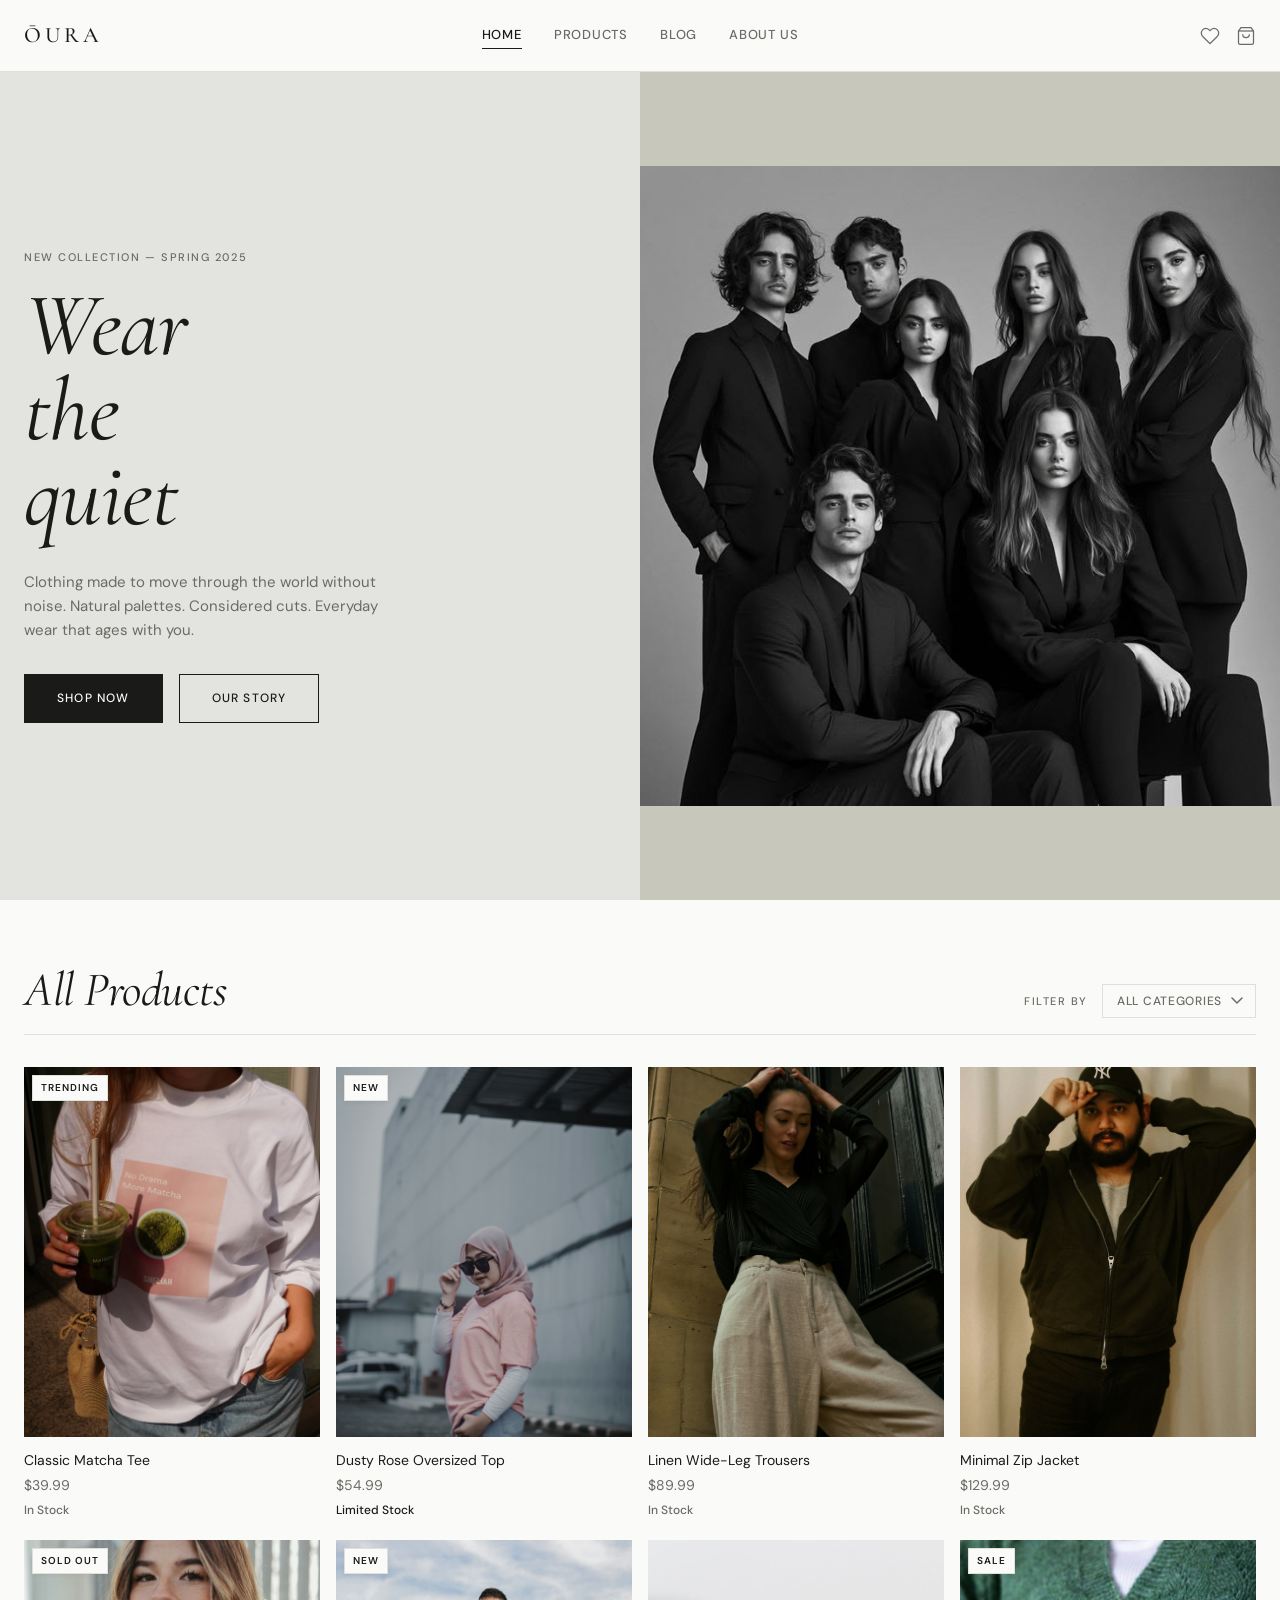
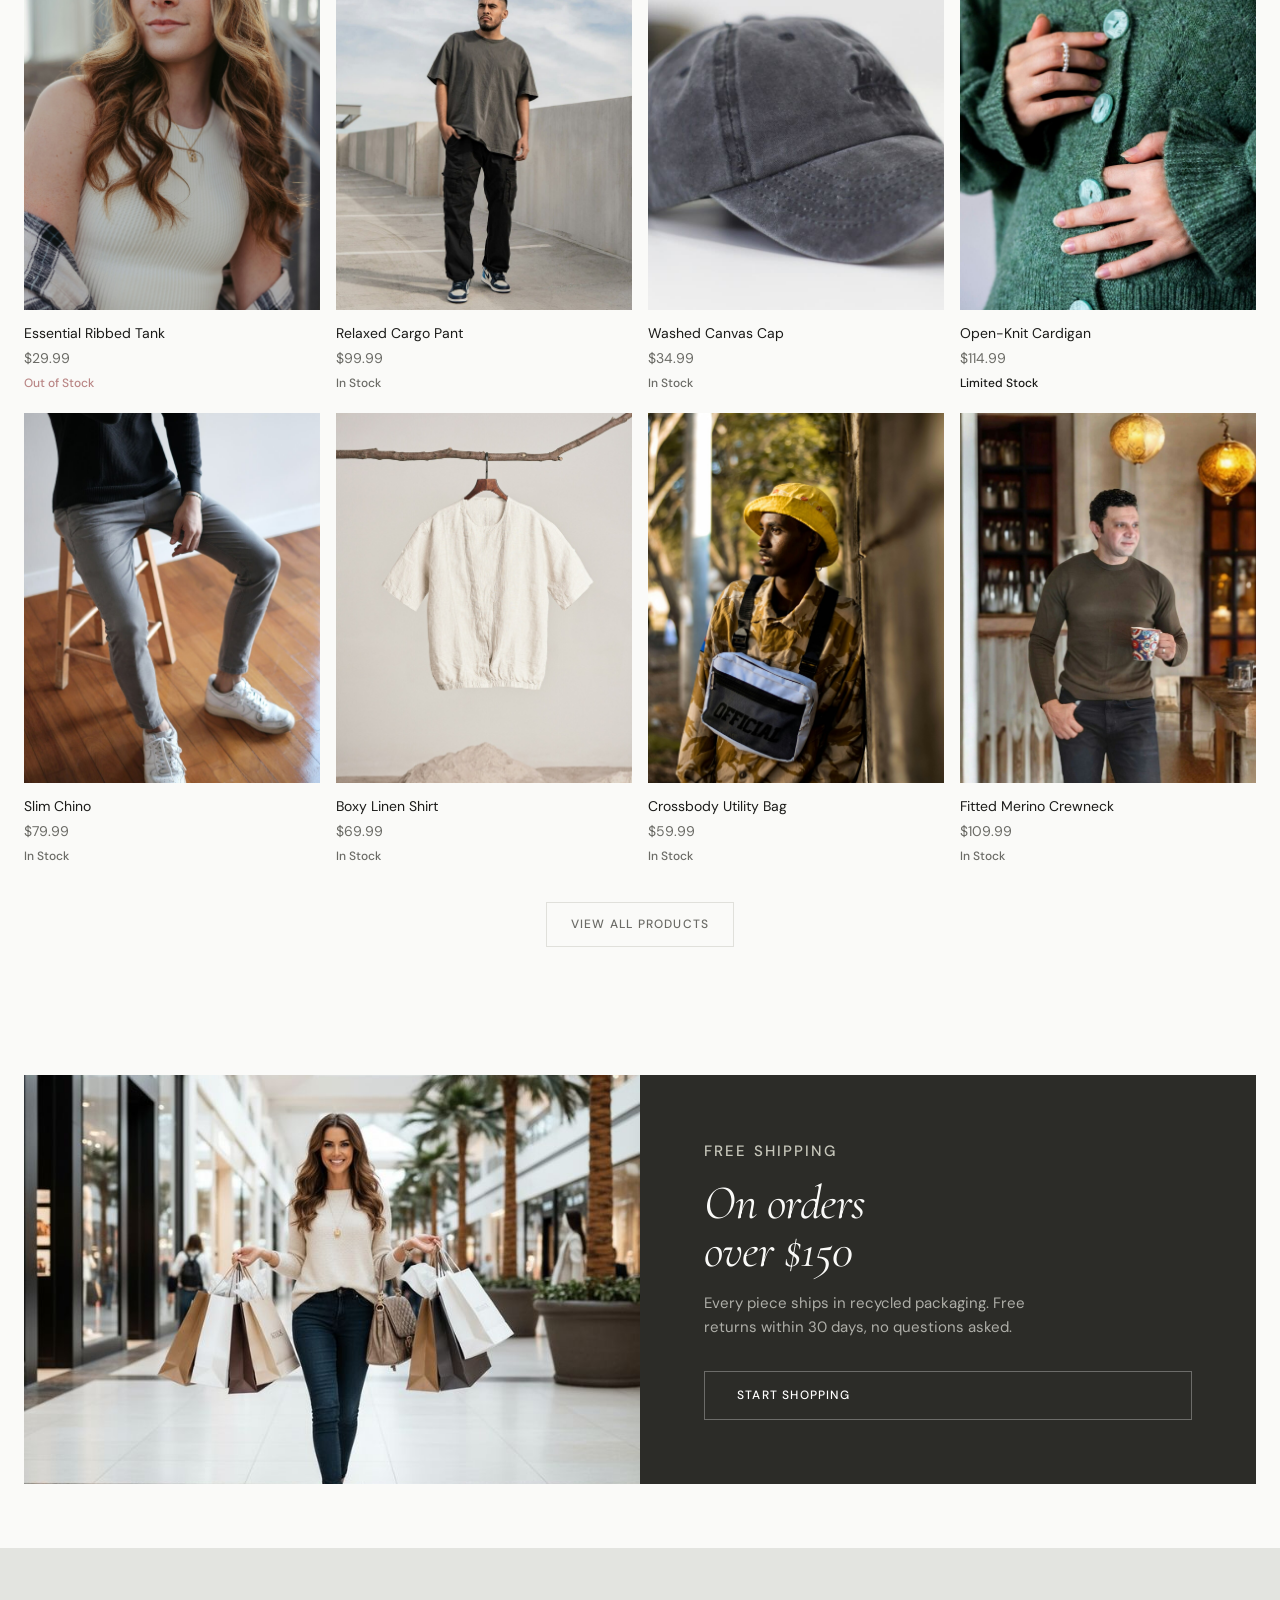
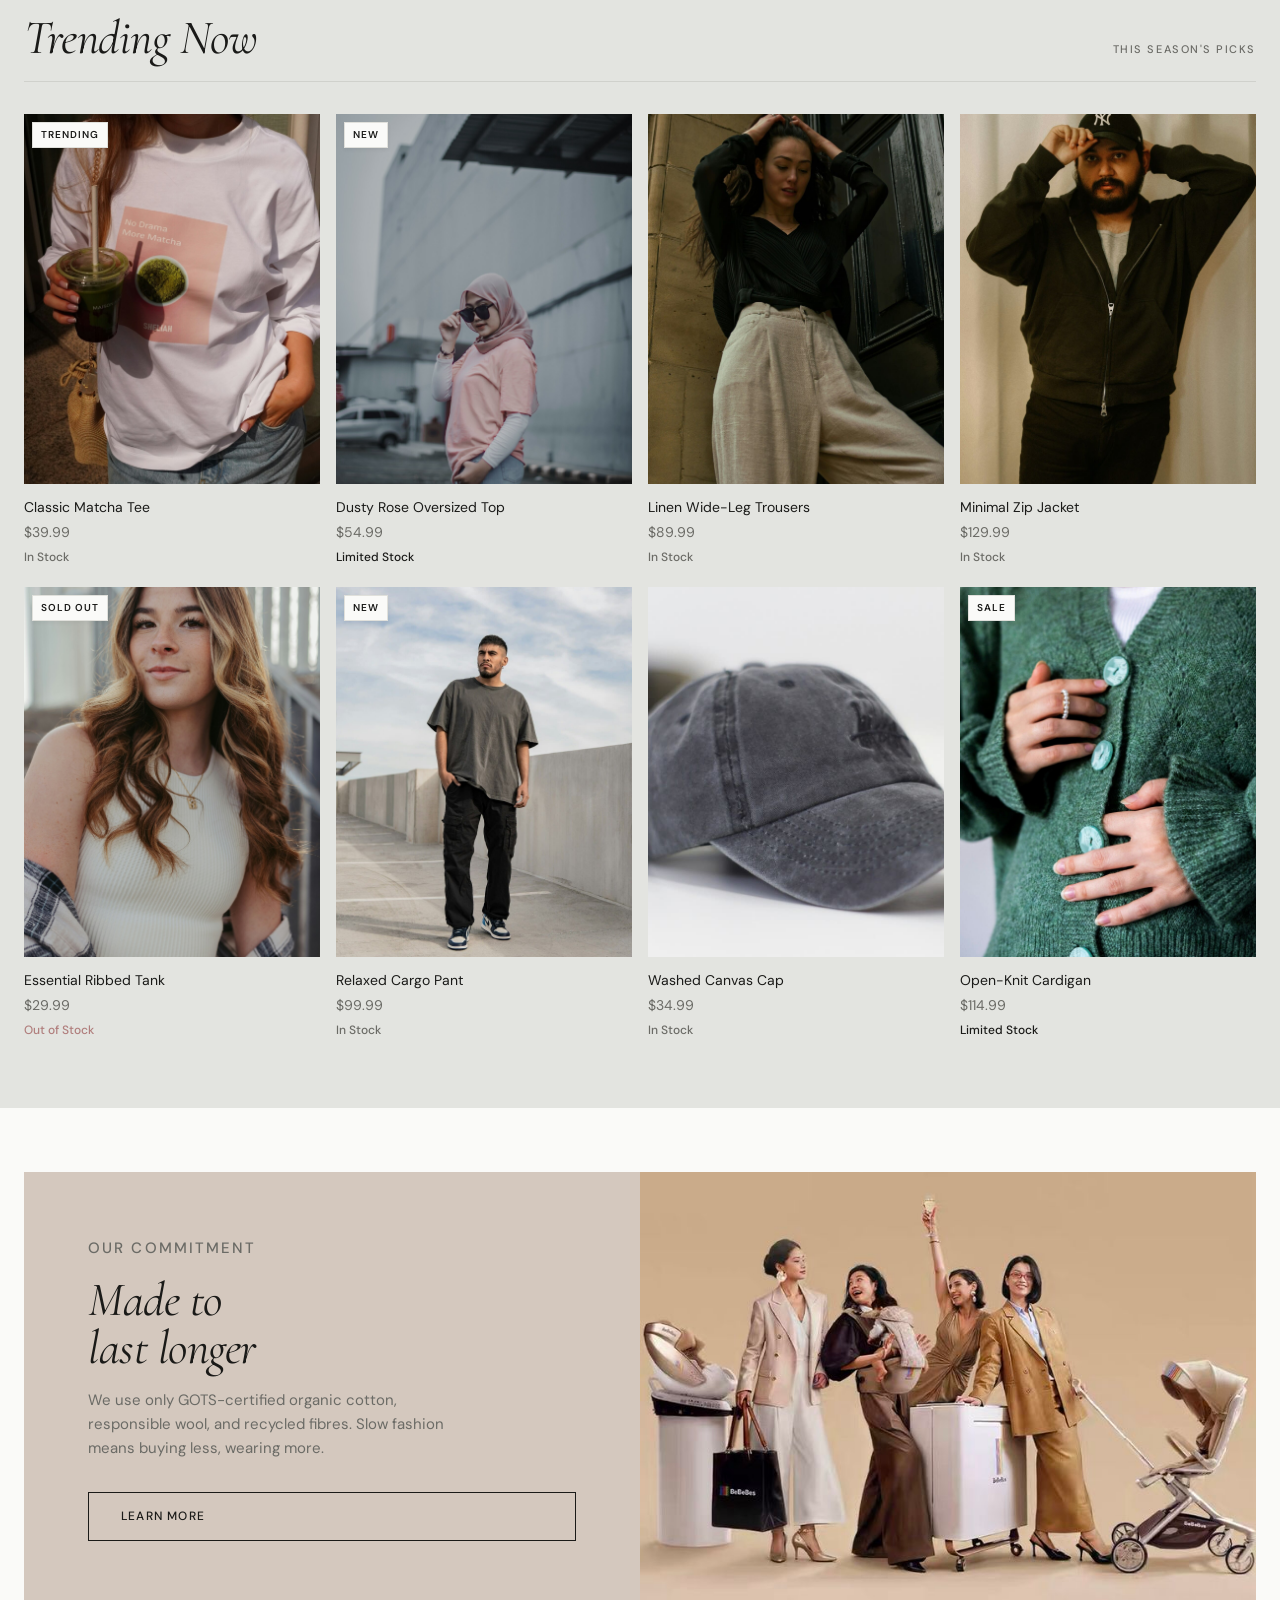
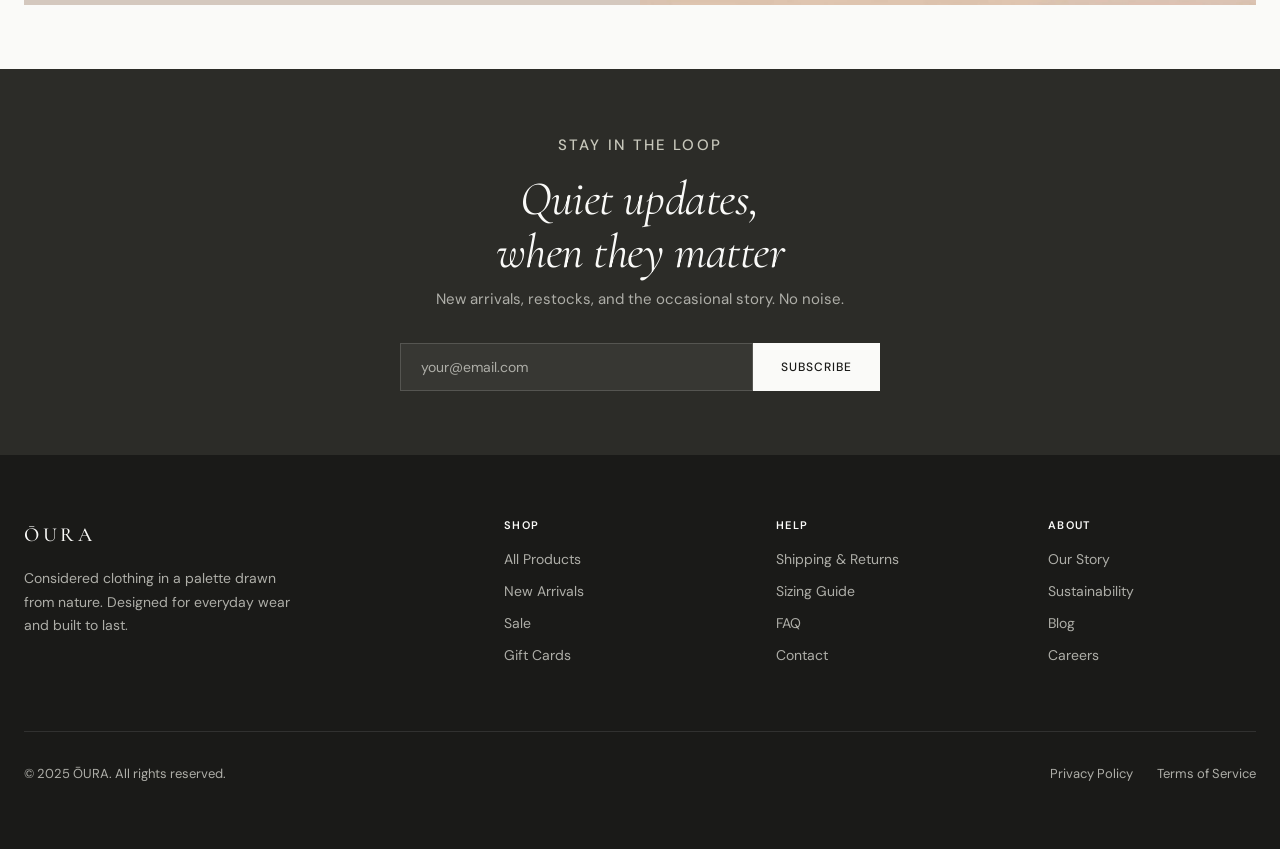
==== index.html @ d20ecef7 "Add files via upload" ====
<!DOCTYPE html>
<html lang="en">
<head>
  <meta charset="UTF-8" />
  <meta name="viewport" content="width=device-width, initial-scale=1.0" />
  <title>ŌURA — Considered Clothing</title>
  <meta name="description" content="Minimal, considered clothing in a palette drawn from nature. ŌURA." />

  <!-- Google Fonts: Cormorant Garamond (display) + DM Sans (body) -->
  <link rel="preconnect" href="https://fonts.googleapis.com" />
  <link rel="preconnect" href="https://fonts.gstatic.com" crossorigin />
  <link href="https://fonts.googleapis.com/css2?family=Cormorant+Garamond:ital,wght@0,400;0,500;1,400;1,500&family=DM+Sans:wght@300;400;500&display=swap" rel="stylesheet" />

  <link rel="stylesheet" href="css/style.css" />
</head>
<body>

  <!-- ═══════════════════════════════════════════
       HEADER
  ════════════════════════════════════════════ -->
  <header class="site-header" role="banner">
    <div class="container header-inner">

      <!-- Logo -->
      <a href="index.html" class="site-logo" aria-label="ŌURA — Home">ŌURA</a>

      <!-- Primary Navigation -->
      <nav class="site-nav" aria-label="Primary navigation">
        <a class="active" href="index.html">Home</a>
        <a href="products.html">Products</a>
        <a href="blog.html">Blog</a>
        <a href="about.html">About Us</a>
      </nav>

      <!-- Header Actions -->
      <div class="header-actions">
        <button class="mobile-menu-toggle" aria-label="Toggle menu">
          <svg viewBox="0 0 24 24"><path d="M4 6h16M4 12h16M4 18h16" stroke-linecap="round"/></svg>
        </button>
        <a href="wishlist.html" class="cart-btn" aria-label="Wishlist">
          <svg viewBox="0 0 24 24" fill="none" stroke="currentColor"><path d="M20.84 4.61a5.5 5.5 0 00-7.78 0L12 5.67l-1.06-1.06a5.5 5.5 0 00-7.78 7.78l1.06 1.06L12 21.23l7.78-7.78 1.06-1.06a5.5 5.5 0 000-7.78z"/></svg>
        </a>
        <a href="cart.html" class="cart-btn" aria-label="Shopping cart">
          <!-- Cart icon -->
          <svg viewBox="0 0 24 24" xmlns="http://www.w3.org/2000/svg" aria-hidden="true">
            <path d="M6 2L3 6v14a2 2 0 002 2h14a2 2 0 002-2V6l-3-4z"/>
            <line x1="3" y1="6" x2="21" y2="6"/>
            <path d="M16 10a4 4 0 01-8 0"/>
          </svg>
          <span class="cart-count" aria-label="items in cart">0</span>
        </a>
      </div>

    </div>
  </header>


  <main>

    <!-- ═══════════════════════════════════════════
         HERO SECTION
    ════════════════════════════════════════════ -->
    <section class="hero" aria-label="Hero">

      <!-- Text side -->
      <div class="container hero__text">
        <p class="label hero__eyebrow ">New Collection — Spring 2025</p>
        <h1 class="hero__heading">Wear<br/>the<br/><em>quiet</em></h1>
        <p class="hero__sub">
          Clothing made to move through the world without noise.
          Natural palettes. Considered cuts. Everyday wear that ages with you.
        </p>
        <div class="hero__actions">
          <a href="products.html" class="btn btn--primary">Shop Now</a>
          <a href="#" class="btn btn--outline">Our Story</a>
        </div>
      </div>

      <!-- Image side (placeholder) -->
      <div class="hero__image" aria-hidden="true">
        <div class="hero__image-placeholder"><img src="images/coverimg/cover2.jpg" alt=""></div>
      </div>

    </section>


    <!-- ═══════════════════════════════════════════
         ALL PRODUCTS SECTION
    ════════════════════════════════════════════ -->
    <section id="all-products" class="section" aria-labelledby="all-products-heading">
      <div class="container">

        <div class="section-header">
          <h2 id="all-products-heading">All Products</h2>

          <!-- Category Filter Dropdown -->
          <div>
            <label for="category-filter" class="label" style="margin-right:1rem;">Filter by</label>
            <select id="category-filter" class="filter-select" aria-label="Filter by category">
              <option value="all">All Categories</option>
              <!-- Options populated dynamically by main.js -->
            </select>
          </div>
        </div>

        <!-- Product Grid — rendered by main.js -->
        <div
          id="all-products-grid"
          class="product-grid"
          aria-live="polite"
          aria-label="Products"
        >
          <!-- Cards injected here -->
        </div>

        <!-- View All -->
        <div class="view-all-row">
          <a href="products.html" class="btn btn--ghost">View All Products</a>
        </div>

      </div>
    </section>


    <!-- ═══════════════════════════════════════════
         PROMOTIONAL BANNER 1
    ════════════════════════════════════════════ -->
    <section class="promo-banner" aria-label="Promotion">
      <div class="container">
        <div class="promo-banner__inner">
          <div class="promo-banner__image" aria-hidden="true">
            <img src="images/coverimg/cover3.jpg" alt="">
          </div>
          <div class="promo-banner__content">
            <p class="label">Free Shipping</p>
            <h2>On orders<br/>over $150</h2>
            <p>
              Every piece ships in recycled packaging.
              Free returns within 30 days, no questions asked.
            </p>
            <a href="#all-products" class="btn btn--outline" style="border-color:rgba(255,255,255,0.3);color:#fff;">
              Start Shopping
            </a>
          </div>
        </div>
      </div>
    </section>


    <!-- ═══════════════════════════════════════════
         TRENDING PRODUCTS SECTION
    ════════════════════════════════════════════ -->
    <section class="trending-section" aria-labelledby="trending-heading">
      <div class="container">

        <div class="section-header">
          <h2 id="trending-heading">Trending Now</h2>
          <span class="label">This season's picks</span>
        </div>

        <!-- Trending Grid — rendered by main.js from trending:true products -->
        <div
          id="trending-grid"
          class="product-grid"
          aria-live="polite"
          aria-label="Trending products"
        >
          <!-- Cards injected here -->
        </div>

      </div>
    </section>


    <!-- ═══════════════════════════════════════════
         PROMOTIONAL BANNER 2
    ════════════════════════════════════════════ -->
    <section class="promo-banner promo-banner--alt" aria-label="Promotion">
      <div class="container">
        <div class="promo-banner__inner">
          <div class="promo-banner__image" aria-hidden="true">
            <img src="images/coverimg/cover4.jpg" alt="">
          </div>
          <div class="promo-banner__content">
            <p class="label">Our Commitment</p>
            <h2>Made to<br/>last longer</h2>
            <p>
              We use only GOTS-certified organic cotton, responsible wool,
              and recycled fibres. Slow fashion means buying less, wearing more.
            </p>
            <a href="#" class="btn btn--outline">Learn More</a>
          </div>
        </div>
      </div>
    </section>


    <!-- ═══════════════════════════════════════════
         NEWSLETTER
    ════════════════════════════════════════════ -->
    <section class="newsletter" aria-labelledby="newsletter-heading">
      <div class="container">
        <p class="label" style="color:var(--matcha);margin-bottom:var(--space-md);">Stay in the loop</p>
        <h2 id="newsletter-heading">Quiet updates,<br/>when they matter</h2>
        <p>New arrivals, restocks, and the occasional story. No noise.</p>

        <form id="newsletter-form" class="newsletter__form" novalidate>
          <label for="newsletter-email" class="sr-only">Email address</label>
          <input
            id="newsletter-email"
            type="email"
            class="newsletter__input"
            placeholder="your@email.com"
            required
            aria-required="true"
          />
          <button type="submit" class="newsletter__btn">Subscribe</button>
        </form>
      </div>
    </section>

  </main>


  <!-- ═══════════════════════════════════════════
       FOOTER
  ════════════════════════════════════════════ -->
  <footer class="site-footer" role="contentinfo">
    <div class="container">
      <div class="footer-inner">

        <!-- Brand column -->
        <div class="footer-brand">
          <a href="index.html" class="site-logo">ŌURA</a>
          <p>Considered clothing in a palette drawn from nature. Designed for everyday wear and built to last.</p>
        </div>

        <!-- Shop links -->
        <div class="footer-col">
          <h4>Shop</h4>
          <ul>
            <li><a href="#all-products">All Products</a></li>
            <li><a href="#">New Arrivals</a></li>
            <li><a href="#">Sale</a></li>
            <li><a href="#">Gift Cards</a></li>
          </ul>
        </div>

        <!-- Help links -->
        <div class="footer-col">
          <h4>Help</h4>
          <ul>
            <li><a href="#">Shipping & Returns</a></li>
            <li><a href="#">Sizing Guide</a></li>
            <li><a href="#">FAQ</a></li>
            <li><a href="#">Contact</a></li>
          </ul>
        </div>

        <!-- About links -->
        <div class="footer-col">
          <h4>About</h4>
          <ul>
            <li><a href="#">Our Story</a></li>
            <li><a href="#">Sustainability</a></li>
            <li><a href="blog.html">Blog</a></li>
            <li><a href="#">Careers</a></li>
          </ul>
        </div>

      </div>

      <!-- Footer bottom bar -->
      <div class="footer-bottom">
        <p>&copy; 2025 ŌURA. All rights reserved.</p>
        <div style="display:flex;gap:2.4rem">
          <a href="#">Privacy Policy</a>
          <a href="#">Terms of Service</a>
        </div>
      </div>

    </div>
  </footer>

  <!-- Screen-reader utility class (inline, no extra file needed) -->
  <style>.sr-only{position:absolute;width:1px;height:1px;padding:0;margin:-1px;overflow:hidden;clip:rect(0,0,0,0);border:0}</style>

  <!-- Application script -->
  <script type="module" src="js/main.js"></script>
</body>
</html>
---- css/style.css ----
/* ═══════════════════════════════════════════════════════════════════════════
   /css/style.css  —  ŌURA Clothing Brand
   ───────────────────────────────────────────────────────────────────────────
   Table of Contents:
   1 - 17. (Existing Styles Intact)
   18. NEW FEATURES (Mobile Nav, Search/Sort, Badges, Blog, About, Checkout)
   ═══════════════════════════════════════════════════════════════════════════ */

/* ─── 1. CSS CUSTOM PROPERTIES ──────────────────────────────────────────── */
:root {
  --matcha:      #C7C7BB;
  --matcha-dark: #AFAFAA;
  --rose:        #D4C8BE;
  --rose-dark:   #C2B5AA;
  --linen:       #E3E4E0;
  --linen-dark:  #D0D1CC;
  --black:       #1A1A18;
  --charcoal:    #2C2C28;
  --mid-grey:    #6B6B66;
  --light-grey:  #AEAEA8;
  --rule:        #E0E0DB;
  --white:       #FAFAF8;
  --font-display: 'Cormorant Garamond', Georgia, serif;
  --font-body:    'DM Sans', 'Helvetica Neue', sans-serif;
  --space-xs:  0.4rem;
  --space-sm:  0.8rem;
  --space-md:  1.6rem;
  --space-lg:  3.2rem;
  --space-xl:  6.4rem;
  --space-2xl: 10rem;
  --max-width:   1320px;
  --gutter:      2.4rem;
  --header-h:    72px;
  --ease:        cubic-bezier(0.25, 0.1, 0.25, 1);
  --ease-out:    cubic-bezier(0.0, 0.0, 0.2, 1);
  --dur-fast:    160ms;
  --dur-mid:     280ms;
  --dur-slow:    480ms;
}

/* ─── 2. RESET & BASE ───────────────────────────────────────────────────── */
*, *::before, *::after { box-sizing: border-box; margin: 0; padding: 0; }
html { font-size: 62.5%; scroll-behavior: smooth; -webkit-font-smoothing: antialiased; -moz-osx-font-smoothing: grayscale; }
body { font-family: var(--font-body); font-size: 1.5rem; line-height: 1.6; color: var(--black); background-color: var(--white); padding-top: var(--header-h); }
img { display: block; max-width: 100%; height: auto; }
a { color: inherit; text-decoration: none; }
ul, ol { list-style: none; }
button { font-family: inherit; cursor: pointer; border: none; background: none; }
input, select, textarea { font-family: inherit; font-size: inherit; }

/* ─── 3. TYPOGRAPHY ─────────────────────────────────────────────────────── */
h1, h2, h3, h4 { font-family: var(--font-display); font-weight: 400; line-height: 1.1; letter-spacing: -0.01em; }
h1 { font-size: clamp(4rem, 8vw, 9rem); }
h2 { font-size: clamp(2.8rem, 4vw, 4.8rem); }
h3 { font-size: 2.2rem; }
h4 { font-size: 1.8rem; }
.label { font-size: 1.1rem; font-weight: 500; letter-spacing: 0.14em; text-transform: uppercase; color: var(--mid-grey); }

/* ─── 4. LAYOUT UTILITIES ───────────────────────────────────────────────── */
.container { width: 100%; max-width: var(--max-width); margin-inline: auto; padding-inline: var(--gutter); }
.section { padding-block: var(--space-xl); }
.section--flush-top { padding-top: 0; }
.section--flush-bottom { padding-bottom: 0; }

/* ─── 5. HEADER & NAVIGATION ────────────────────────────────────────────── */
.site-header { position: fixed; top: 0; left: 0; right: 0; z-index: 100; height: var(--header-h); background: rgba(250, 250, 248, 0.92); backdrop-filter: blur(12px); -webkit-backdrop-filter: blur(12px); border-bottom: 1px solid var(--rule); transition: box-shadow var(--dur-mid) var(--ease); }
.site-header.scrolled { box-shadow: 0 1px 20px rgba(0,0,0,0.06); }
.header-inner { display: grid; grid-template-columns: 1fr auto 1fr; align-items: center; height: 100%; }
.site-logo { font-family: var(--font-display); font-size: 2.2rem; font-weight: 500; letter-spacing: 0.18em; color: var(--black); text-transform: uppercase; justify-self: start; }
.site-nav { display: flex; gap: var(--space-lg); align-items: center; }
.site-nav a { font-size: 1.3rem; font-weight: 500; letter-spacing: 0.06em; color: var(--mid-grey); text-transform: uppercase; transition: color var(--dur-fast) var(--ease); position: relative; }
.site-nav a::after { content: ''; position: absolute; bottom: -3px; left: 0; width: 0; height: 1px; background: var(--black); transition: width var(--dur-mid) var(--ease-out); }
.site-nav a:hover, .site-nav a.active { color: var(--black); }
.site-nav a:hover::after, .site-nav a.active::after { width: 100%; }
.header-actions { display: flex; align-items: center; gap: var(--space-md); justify-self: end; }
.cart-btn { display: flex; align-items: center; gap: 0.6rem; font-size: 1.3rem; font-weight: 500; letter-spacing: 0.06em; text-transform: uppercase; color: var(--mid-grey); transition: color var(--dur-fast) var(--ease); }
.cart-btn:hover { color: var(--black); }
.cart-btn svg { width: 20px; height: 20px; stroke: currentColor; fill: none; stroke-width: 1.5; }
.cart-count { display: inline-flex; align-items: center; justify-content: center; min-width: 18px; height: 18px; background: var(--black); color: var(--white); font-size: 1rem; font-weight: 600; border-radius: 50px; padding: 0 4px; transition: transform var(--dur-fast) var(--ease); }
.cart-count.bump { transform: scale(1.4); }

/* ─── 6. HERO SECTION ───────────────────────────────────────────────────── */
.hero { display: grid; grid-template-columns: 1fr 1fr; min-height: calc(100vh - var(--header-h)); overflow: hidden; }
.hero__text { display: flex; flex-direction: column; justify-content: center; padding: var(--space-xl) var(--space-xl) var(--space-xl) max(var(--gutter), calc((100vw - var(--max-width)) / 2 + var(--gutter)));(--gutter); background: var(--linen); }
.hero__eyebrow { margin-bottom: var(--space-md); opacity: 0; animation: fadeUp 0.8s var(--ease-out) 0.1s forwards; }
.hero__heading { font-size: clamp(5rem, 7vw, 9.6rem); font-style: italic; line-height: 0.95; margin-bottom: var(--space-lg); opacity: 0; animation: fadeUp 0.8s var(--ease-out) 0.2s forwards; }
.hero__sub { font-size: 1.5rem; color: var(--mid-grey); max-width: 38ch; margin-bottom: var(--space-lg); opacity: 0; animation: fadeUp 0.8s var(--ease-out) 0.35s forwards; }
.hero__actions { display: flex; gap: var(--space-md); opacity: 0; animation: fadeUp 0.8s var(--ease-out) 0.5s forwards; }
.hero__image { background: var(--matcha); position: relative; overflow: hidden; }
.hero__image-placeholder { width: 100%; height: 100%; display: flex; align-items: center; justify-content: center; font-family: var(--font-display); font-size: 1.8rem; font-style: italic; color: rgba(26,26,24,0.3); letter-spacing: 0.05em; }
.btn { display: inline-flex; align-items: center; gap: 0.8rem; padding: 1.4rem 3.2rem; font-size: 1.2rem; font-weight: 500; letter-spacing: 0.1em; text-transform: uppercase; transition: all var(--dur-mid) var(--ease); border: 1px solid transparent; }
.btn--primary { background: var(--black); color: var(--white); border-color: var(--black); }
.btn--primary:hover { background: var(--charcoal); }
.btn--outline { background: transparent; color: var(--black); border-color: var(--black); }
.btn--outline:hover { background: var(--black); color: var(--white); }
.btn--ghost { background: transparent; color: var(--mid-grey); border-color: var(--rule); padding: 1.2rem 2.4rem; }
.btn--ghost:hover { color: var(--black); border-color: var(--black); }

/* ─── 7. SECTION HEADINGS & CONTROLS ───────────────────────────────────── */
.section-header { display: flex; align-items: baseline; justify-content: space-between; margin-bottom: var(--space-lg); padding-bottom: var(--space-md); border-bottom: 1px solid var(--rule); flex-wrap: wrap; gap: var(--space-md); }
.section-header h2 { font-style: italic; }
.filter-select { appearance: none; -webkit-appearance: none; background: transparent; border: 1px solid var(--rule); padding: 0.8rem 3.2rem 0.8rem 1.4rem; font-size: 1.2rem; font-weight: 500; letter-spacing: 0.06em; text-transform: uppercase; color: var(--mid-grey); cursor: pointer; background-image: url("data:image/svg+xml,%3Csvg xmlns='http://www.w3.org/2000/svg' width='12' height='8' viewBox='0 0 12 8'%3E%3Cpath d='M1 1l5 5 5-5' stroke='%236B6B66' stroke-width='1.5' fill='none' stroke-linecap='round'/%3E%3C/svg%3E"); background-repeat: no-repeat; background-position: right 12px center; transition: border-color var(--dur-fast) var(--ease), color var(--dur-fast) var(--ease); }
.filter-select:hover, .filter-select:focus { border-color: var(--black); color: var(--black); outline: none; }

/* ─── 8. PRODUCT GRID & CARDS ───────────────────────────────────────────── */
.product-grid { display: grid; grid-template-columns: repeat(4, 1fr); gap: var(--space-md) var(--space-md); }
.no-products { grid-column: 1 / -1; text-align: center; padding: var(--space-xl) 0; color: var(--mid-grey); font-family: var(--font-display); font-style: italic; font-size: 2.4rem; }
.product-card { display: flex; flex-direction: column; position: relative; cursor: pointer; animation: fadeIn 0.4s var(--ease-out) both; }
.product-card__image-wrap { position: relative; overflow: hidden; background: var(--linen); aspect-ratio: 4/5; margin-bottom: var(--space-sm); }
.product-card__image-wrap img { width: 100%; height: 100%; object-fit: cover; transition: transform var(--dur-slow) var(--ease); }
.product-card:hover .product-card__image-wrap img { transform: scale(1.04); }
.card-actions { position: absolute; bottom: var(--space-sm); right: var(--space-sm); display: flex; gap: var(--space-xs); opacity: 0; transform: translateY(6px); transition: opacity var(--dur-mid) var(--ease), transform var(--dur-mid) var(--ease); }
.product-card:hover .card-actions { opacity: 1; transform: translateY(0); }
.card-action-btn { width: 38px; height: 38px; border-radius: 50%; background: var(--white); border: 1px solid var(--rule); display: flex; align-items: center; justify-content: center; transition: all var(--dur-fast) var(--ease); box-shadow: 0 2px 8px rgba(0,0,0,0.08); }
.card-action-btn:hover { background: var(--black); border-color: var(--black); }
.card-action-btn svg { width: 16px; height: 16px; stroke: var(--black); fill: none; stroke-width: 1.5; transition: stroke var(--dur-fast) var(--ease); }
.card-action-btn:hover svg { stroke: var(--white); }
.card-action-btn.is-fav svg { fill: var(--black); stroke: var(--black); }
.product-card__info { padding: 0.4rem 0; }
.product-card__name { font-size: 1.4rem; font-weight: 400; color: var(--black); margin-bottom: 0.3rem; transition: color var(--dur-fast) var(--ease); }
.product-card:hover .product-card__name { color: var(--mid-grey); }
.product-card__price { font-size: 1.4rem; color: var(--mid-grey); }
.view-all-row { text-align: center; margin-top: var(--space-lg); }

/* ─── 9 - 17. EXISTING PROMO, TRENDING, FOOTER, CART, DETAIL, MODALS, RESPONSIVE ────────── */
.promo-banner { padding: var(--space-xl) 0; }
.promo-banner__inner { display: grid; grid-template-columns: 1fr 1fr; min-height: 360px; overflow: hidden; }
.promo-banner__image { background: var(--matcha); min-height: 320px; position: relative; overflow: hidden; display: flex; align-items: center; justify-content: center; font-family: var(--font-display); font-style: italic; font-size: 2rem; color: rgba(26,26,24,0.25); }
.promo-banner__image img { width: 100%; height: 100%; object-fit: cover; position: absolute; top: 0; left: 0;}
.promo-banner__content { background: var(--charcoal); color: var(--white); display: flex; flex-direction: column; justify-content: center; padding: var(--space-xl) var(--space-xl); }
.promo-banner__content .label { color: var(--matcha); margin-bottom: var(--space-md); }
.promo-banner__content h2 { font-style: italic; color: var(--white); margin-bottom: var(--space-md); line-height: 1; }
.promo-banner__content p { color: var(--light-grey); margin-bottom: var(--space-lg); max-width: 36ch; font-size: 1.5rem; }
.promo-banner--alt .promo-banner__inner { grid-template-columns: 1fr 1fr; direction: rtl; }
.promo-banner--alt .promo-banner__content { direction: ltr; background: var(--rose); color: var(--black); }
.promo-banner--alt .promo-banner__content .label { color: var(--mid-grey); }
.promo-banner--alt .promo-banner__content h2 { color: var(--black); }
.promo-banner--alt .promo-banner__content p { color: var(--mid-grey); }
.promo-banner--alt .promo-banner__image { background: var(--linen); direction: ltr; }
.trending-section { background: var(--linen); padding-block: var(--space-xl); }
.trending-section .section-header { border-bottom-color: var(--linen-dark); }
.newsletter { background: var(--charcoal); padding-block: var(--space-xl); text-align: center; }
.newsletter h2 { font-style: italic; color: var(--white); margin-bottom: var(--space-sm); }
.newsletter p { color: var(--light-grey); margin-bottom: var(--space-lg); font-size: 1.5rem; }
.newsletter__form { display: flex; gap: 0; max-width: 480px; margin-inline: auto; }
.newsletter__input { flex: 1; padding: 1.4rem 2rem; border: 1px solid rgba(255,255,255,0.15); background: rgba(255,255,255,0.05); color: var(--white); font-size: 1.4rem; outline: none; transition: border-color var(--dur-fast) var(--ease); }
.newsletter__input::placeholder { color: var(--light-grey); }
.newsletter__input:focus { border-color: rgba(255,255,255,0.4); }
.newsletter__btn { padding: 1.4rem 2.8rem; background: var(--white); color: var(--black); font-size: 1.2rem; font-weight: 500; letter-spacing: 0.08em; text-transform: uppercase; white-space: nowrap; transition: background var(--dur-fast) var(--ease), color var(--dur-fast) var(--ease); }
.newsletter__btn:hover { background: var(--matcha); }
.site-footer { background: var(--black); color: var(--light-grey); padding-block: var(--space-xl); }
.footer-inner { display: grid; grid-template-columns: 2fr 1fr 1fr 1fr; gap: var(--space-xl); margin-bottom: var(--space-xl); }
.footer-brand .site-logo { color: var(--white); display: block; margin-bottom: var(--space-md); font-size: 2rem; }
.footer-brand p { font-size: 1.4rem; line-height: 1.7; max-width: 28ch; }
.footer-col h4 { font-family: var(--font-body); font-size: 1.1rem; font-weight: 600; letter-spacing: 0.12em; text-transform: uppercase; color: var(--white); margin-bottom: var(--space-md); }
.footer-col ul { display: flex; flex-direction: column; gap: var(--space-sm); }
.footer-col a { font-size: 1.4rem; color: var(--light-grey); transition: color var(--dur-fast) var(--ease); }
.footer-col a:hover { color: var(--white); }
.footer-bottom { border-top: 1px solid rgba(255,255,255,0.1); padding-top: var(--space-lg); display: flex; justify-content: space-between; align-items: center; font-size: 1.3rem; }
.cart-layout { display: grid; grid-template-columns: 1fr 360px; gap: var(--space-xl); align-items: start; }
.cart-page-heading { font-style: italic; margin-bottom: var(--space-lg); padding-bottom: var(--space-md); border-bottom: 1px solid var(--rule); }
.cart-page-heading span { font-family: var(--font-body); font-size: 1.4rem; color: var(--mid-grey); font-style: normal; margin-left: var(--space-sm); }
.cart-item { display: grid; grid-template-columns: 100px 1fr auto; gap: var(--space-md); padding: var(--space-lg) 0; border-bottom: 1px solid var(--rule); animation: fadeIn 0.3s var(--ease-out) both; }
.cart-item__image { width: 100px; height: 125px; object-fit: cover; background: var(--linen); }
.cart-item__details { display: flex; flex-direction: column; gap: var(--space-sm); }
.cart-item__name { font-family: var(--font-display); font-size: 1.8rem; font-style: italic; }
.cart-item__meta { font-size: 1.3rem; color: var(--mid-grey); display: flex; gap: var(--space-md); align-items: center; flex-wrap: wrap; }
.size-select { appearance: none; -webkit-appearance: none; border: 1px solid var(--rule); background: transparent; padding: 0.5rem 2.4rem 0.5rem 1rem; font-size: 1.3rem; color: var(--mid-grey); cursor: pointer; background-image: url("data:image/svg+xml,%3Csvg xmlns='http://www.w3.org/2000/svg' width='10' height='6' viewBox='0 0 10 6'%3E%3Cpath d='M1 1l4 4 4-4' stroke='%236B6B66' stroke-width='1.5' fill='none' stroke-linecap='round'/%3E%3C/svg%3E"); background-repeat: no-repeat; background-position: right 8px center; }
.size-select:focus { outline: none; border-color: var(--black); }
.qty-control { display: flex; align-items: center; border: 1px solid var(--rule); }
.qty-btn { width: 32px; height: 32px; display: flex; align-items: center; justify-content: center; font-size: 1.6rem; color: var(--mid-grey); transition: all var(--dur-fast) var(--ease); }
.qty-btn:hover { background: var(--linen); color: var(--black); }
.qty-btn:disabled { opacity: 0.3; cursor: not-allowed; }
.qty-display { width: 40px; text-align: center; font-size: 1.4rem; border-left: 1px solid var(--rule); border-right: 1px solid var(--rule); padding-block: 0.5rem; }
.cart-item__right { display: flex; flex-direction: column; align-items: flex-end; justify-content: space-between; }
.cart-item__price { font-family: var(--font-display); font-size: 1.8rem; }
.delete-btn { color: var(--light-grey); transition: color var(--dur-fast) var(--ease); }
.delete-btn:hover { color: var(--black); }
.delete-btn svg { width: 18px; height: 18px; stroke: currentColor; fill: none; stroke-width: 1.5; }
.cart-empty { text-align: center; padding: var(--space-xl) 0; color: var(--mid-grey); }
.cart-empty h3 { font-style: italic; color: var(--black); margin-bottom: var(--space-sm); }
.cart-empty p { margin-bottom: var(--space-lg); }
.order-summary { background: var(--linen); padding: var(--space-lg); position: sticky; top: calc(var(--header-h) + 2.4rem); }
.order-summary h3 { font-style: italic; margin-bottom: var(--space-lg); padding-bottom: var(--space-md); border-bottom: 1px solid var(--linen-dark); }
.summary-row { display: flex; justify-content: space-between; font-size: 1.4rem; margin-bottom: var(--space-sm); color: var(--mid-grey); }
.summary-row--total { font-size: 1.6rem; font-weight: 500; color: var(--black); margin-top: var(--space-md); padding-top: var(--space-md); border-top: 1px solid var(--linen-dark); margin-bottom: var(--space-lg); }
.place-order-btn { width: 100%; padding: 1.6rem; background: var(--black); color: var(--white); font-size: 1.3rem; font-weight: 500; letter-spacing: 0.1em; text-transform: uppercase; transition: background var(--dur-fast) var(--ease); }
.place-order-btn:hover { background: var(--charcoal); }
.place-order-btn:disabled { opacity: 0.4; cursor: not-allowed; }
.detail-layout { display: grid; grid-template-columns: 1fr 1fr; gap: var(--space-xl); align-items: start; padding-block: var(--space-xl); }
.gallery-wrap { display: grid; grid-template-columns: 80px 1fr; gap: var(--space-sm); align-items: start; position: sticky; top: calc(var(--header-h) + 2.4rem); }
.gallery-thumbs { display: flex; flex-direction: column; gap: var(--space-sm); }
.gallery-thumb { width: 80px; height: 100px; object-fit: cover; cursor: pointer; border: 2px solid transparent; transition: border-color var(--dur-fast) var(--ease); background: var(--linen); }
.gallery-thumb:hover { border-color: var(--matcha-dark); }
.gallery-thumb.active { border-color: var(--black); }
.gallery-main { aspect-ratio: 4/5; overflow: hidden; background: var(--linen); }
.gallery-main img { width: 100%; height: 100%; object-fit: cover; transition: opacity var(--dur-mid) var(--ease); }
.gallery-main img.fading { opacity: 0; }
.detail-info { padding-top: var(--space-md); }
.detail-breadcrumb { font-size: 1.2rem; color: var(--light-grey); letter-spacing: 0.05em; margin-bottom: var(--space-md); }
.detail-breadcrumb a:hover { color: var(--black); }
.detail-name { font-size: clamp(2.8rem, 4vw, 4.8rem); font-style: italic; margin-bottom: var(--space-sm); }
.detail-price { font-family: var(--font-display); font-size: 2.4rem; color: var(--mid-grey); margin-bottom: var(--space-lg); }
.detail-description { font-size: 1.5rem; line-height: 1.7; color: var(--mid-grey); margin-bottom: var(--space-lg); padding-bottom: var(--space-lg); border-bottom: 1px solid var(--rule); }
.detail-label { font-size: 1.1rem; font-weight: 600; letter-spacing: 0.1em; text-transform: uppercase; margin-bottom: var(--space-sm); color: var(--black); display: flex; justify-content: space-between; align-items: center; }
.size-options { display: flex; gap: var(--space-sm); flex-wrap: wrap; margin-bottom: var(--space-lg); }
.size-option { width: 52px; height: 52px; border: 1px solid var(--rule); display: flex; align-items: center; justify-content: center; font-size: 1.3rem; font-weight: 500; cursor: pointer; transition: all var(--dur-fast) var(--ease); }
.size-option:hover { border-color: var(--black); }
.size-option.selected { background: var(--black); color: var(--white); border-color: var(--black); }
.detail-qty { margin-bottom: var(--space-lg); }
.detail-qty .qty-control { display: inline-flex; }
.add-to-cart-btn { width: 100%; padding: 1.8rem; background: var(--black); color: var(--white); font-size: 1.3rem; font-weight: 500; letter-spacing: 0.1em; text-transform: uppercase; transition: background var(--dur-fast) var(--ease), transform var(--dur-fast) var(--ease); }
.add-to-cart-btn:hover { background: var(--charcoal); }
.add-to-cart-btn:active { transform: scale(0.99); }
.add-to-cart-btn:disabled { opacity: 0.4; cursor: not-allowed; }
.modal-overlay { position: fixed; inset: 0; background: rgba(26,26,24,0.5); z-index: 200; display: flex; align-items: center; justify-content: center; opacity: 0; pointer-events: none; transition: opacity var(--dur-mid) var(--ease); }
.modal-overlay.open { opacity: 1; pointer-events: all; }
.modal { background: var(--white); max-width: 480px; width: 90%; padding: var(--space-xl); text-align: center; transform: translateY(24px); transition: transform var(--dur-mid) var(--ease); max-height: 90vh; overflow-y: auto;}
.modal-overlay.open .modal { transform: translateY(0); }
.modal__icon { width: 64px; height: 64px; background: var(--linen); border-radius: 50%; display: flex; align-items: center; justify-content: center; margin: 0 auto var(--space-lg); }
.modal__icon svg { width: 28px; height: 28px; stroke: var(--black); fill: none; stroke-width: 1.5; }
.modal h3 { font-style: italic; margin-bottom: var(--space-sm); }
.modal p { color: var(--mid-grey); font-size: 1.4rem; margin-bottom: var(--space-lg); }
.modal-close { padding: 1.2rem 3.2rem; background: var(--black); color: var(--white); font-size: 1.2rem; letter-spacing: 0.08em; text-transform: uppercase; font-weight: 500; transition: background var(--dur-fast) var(--ease); }
.modal-close:hover { background: var(--charcoal); }
.toast { position: fixed; bottom: var(--space-lg); left: 50%; transform: translateX(-50%) translateY(20px); background: var(--black); color: var(--white); padding: 1.2rem 2.4rem; font-size: 1.3rem; letter-spacing: 0.04em; z-index: 300; opacity: 0; transition: all var(--dur-mid) var(--ease); pointer-events: none; white-space: nowrap; }
.toast.show { opacity: 1; transform: translateX(-50%) translateY(0); }

@keyframes fadeUp { from { opacity: 0; transform: translateY(20px); } to { opacity: 1; transform: translateY(0); } }
@keyframes fadeIn { from { opacity: 0; } to { opacity: 1; } }
.product-card:nth-child(1) { animation-delay: 0ms; }
.product-card:nth-child(2) { animation-delay: 50ms; }
.product-card:nth-child(3) { animation-delay: 100ms; }
.product-card:nth-child(4) { animation-delay: 150ms; }
.product-card:nth-child(5) { animation-delay: 200ms; }
.product-card:nth-child(6) { animation-delay: 250ms; }
.product-card:nth-child(7) { animation-delay: 300ms; }
.product-card:nth-child(8) { animation-delay: 350ms; }

/* ─── 18. NEW FEATURES (Mobile Nav, Search, Sorting, Badges, Blog, Checkout) ────────── */

/* Badges & Stock Status */
.product-badge { position: absolute; top: var(--space-sm); left: var(--space-sm); background: var(--white); color: var(--black); font-size: 1rem; font-weight: 600; letter-spacing: 0.1em; text-transform: uppercase; padding: 0.4rem 0.8rem; z-index: 2; box-shadow: 0 2px 4px rgba(0,0,0,0.05); border: 1px solid var(--rule); }
.product-stock { font-size: 1.2rem; font-weight: 500; margin-top: 0.4rem; }
.status-in-stock { color: var(--mid-grey); }
.status-limited { color: #A86A42; }
.status-out-of-stock { color: #8F3A3A; opacity: 0.6; }

/* Search & Controls */
.products-control-bar { display: flex; flex-wrap: wrap; gap: var(--space-md); align-items: center; margin-bottom: var(--space-lg); }
.search-input { flex: 1; min-width: 240px; border: 1px solid var(--rule); padding: 0.8rem 1.4rem; font-size: 1.3rem; background: transparent; outline: none; transition: border-color var(--dur-fast) var(--ease); }
.search-input:focus { border-color: var(--black); }

/* Forms (Checkout & Coupon) */
.form-group { margin-bottom: var(--space-md); text-align: left; }
.form-group label { display: block; font-size: 1.2rem; font-weight: 600; text-transform: uppercase; letter-spacing: 0.05em; margin-bottom: 0.4rem; color: var(--mid-grey); }
.form-input { width: 100%; padding: 1.2rem 1.6rem; border: 1px solid var(--rule); font-size: 1.4rem; background: var(--white); transition: border-color var(--dur-fast) var(--ease); outline: none; }
.form-input:focus { border-color: var(--black); }
.form-row { display: grid; grid-template-columns: 1fr 1fr; gap: var(--space-md); }

/* Review Section */
.product-reviews { padding-top: var(--space-xl); margin-top: var(--space-xl); border-top: 1px solid var(--rule); }
.review-card { padding: var(--space-md) 0; border-bottom: 1px solid var(--rule); }
.review-card:last-child { border-bottom: none; }
.review-header { display: flex; justify-content: space-between; margin-bottom: 0.8rem; }
.review-stars { color: var(--black); letter-spacing: 2px; }
.review-author { font-weight: 500; font-size: 1.3rem; color: var(--mid-grey); }
.review-text { font-size: 1.4rem; color: var(--mid-grey); max-width: 60ch; }

/* Blog Page */
.blog-grid { display: grid; grid-template-columns: repeat(auto-fill, minmax(320px, 1fr)); gap: var(--space-xl) var(--space-lg); }
.blog-card { display: flex; flex-direction: column; cursor: pointer; }
.blog-card__img { background: var(--linen); aspect-ratio: 4/3; overflow: hidden; margin-bottom: var(--space-md); }
.blog-card__img img { width: 100%; height: 100%; object-fit: cover; transition: transform var(--dur-slow) var(--ease); }
.blog-card:hover .blog-card__img img { transform: scale(1.03); }
.blog-card__meta { font-size: 1.1rem; text-transform: uppercase; letter-spacing: 0.1em; color: var(--mid-grey); margin-bottom: 0.8rem; }
.blog-card__title { font-size: 2.2rem; font-style: italic; margin-bottom: var(--space-sm); }
.blog-card__excerpt { font-size: 1.4rem; color: var(--mid-grey); margin-bottom: var(--space-md); }
.blog-card__read-more { font-size: 1.2rem; font-weight: 500; text-transform: uppercase; letter-spacing: 0.1em; text-decoration: underline; text-underline-offset: 4px; }

/* About Page */
.about-hero { text-align: center; padding: var(--space-xl) 0; max-width: 800px; margin: 0 auto; }
.about-hero h1 { font-style: italic; margin-bottom: var(--space-md); }
.about-hero p { font-size: 1.8rem; color: var(--mid-grey); }
.about-image { width: 100%; aspect-ratio: 21/9; background: var(--matcha); object-fit: cover; margin-bottom: var(--space-xl); }
.mission-grid { display: grid; grid-template-columns: repeat(3, 1fr); gap: var(--space-lg); padding-block: var(--space-xl); text-align: center; }
.mission-card h3 { font-style: italic; margin-bottom: var(--space-sm); }
.mission-card p { color: var(--mid-grey); }

/* Size Guide Trigger */
.btn-size-guide { font-size: 1.1rem; color: var(--mid-grey); text-decoration: underline; text-underline-offset: 4px; text-transform: none; letter-spacing: 0; font-weight: 400; }
.btn-size-guide:hover { color: var(--black); }

/* Table for Size Guide */
.size-table { width: 100%; border-collapse: collapse; margin-top: var(--space-md); }
.size-table th, .size-table td { padding: 1.2rem; border: 1px solid var(--rule); font-size: 1.3rem; text-align: center; }
.size-table th { background: var(--linen); font-weight: 600; text-transform: uppercase; letter-spacing: 0.05em; }

/* Mobile Menu Toggle */
.mobile-menu-toggle { display: none; width: 40px; height: 40px; align-items: center; justify-content: center; }
.mobile-menu-toggle svg { width: 24px; height: 24px; stroke: var(--black); stroke-width: 1.5; }

/* Responsive Overrides incl. Hamburger */
@media (max-width: 1100px) {
  .product-grid { grid-template-columns: repeat(3, 1fr); }
  .footer-inner { grid-template-columns: 1fr 1fr; gap: var(--space-lg); }
  .mission-grid { grid-template-columns: 1fr; }
}

@media (max-width: 900px) {
  .hero { grid-template-columns: 1fr; min-height: auto; }
  .hero__image { min-height: 40vh; }
  .hero__text { padding: var(--space-xl) var(--gutter); }
  .cart-layout { grid-template-columns: 1fr; }
  .order-summary { position: static; }
  .detail-layout { grid-template-columns: 1fr; }
  .gallery-wrap { position: static; }
  .promo-banner__inner,
  .promo-banner--alt .promo-banner__inner { 
    grid-template-columns: 1fr; 
    direction: ltr;
  }
}

@media (max-width: 768px) {
  :root { --gutter: 1.6rem; }
  
  /* Forces Logo to left and Actions (Hamburger, Wishlist, Cart) to far right */
  .header-inner { display: flex; justify-content: space-between; width: 100%; }
  .header-actions { gap: 1.2rem; }
  
  /* Hamburger Menu implementation */
  .mobile-menu-toggle { display: flex; }
  .site-nav {
    position: fixed;
    top: var(--header-h);
    left: 0;
    width: 100%;
    height: calc(100vh - var(--header-h));
    background: var(--white);
    flex-direction: column;
    align-items: center;
    justify-content: center;
    gap: var(--space-lg);
    padding: var(--space-xl);
    transform: translateY(-100%);
    opacity: 0;
    pointer-events: none;
    transition: transform var(--dur-mid) var(--ease), opacity var(--dur-mid) var(--ease);
    border-bottom: 1px solid var(--rule);
  }
  .site-nav.is-open {
    transform: translateY(0);
    opacity: 1;
    pointer-events: all;
  }
  .site-nav a { font-size: 1.8rem; }
  
  .product-grid { grid-template-columns: repeat(2, 1fr); gap: var(--space-sm); }
  .footer-inner { grid-template-columns: 1fr; }
  .products-control-bar { flex-direction: column; align-items: stretch; }
  .form-row { grid-template-columns: 1fr; }

  /* Fix blog grid for mobile */
  .blog-grid { grid-template-columns: 1fr; gap: var(--space-lg); }
}

@media (max-width: 480px) {
  .hero__actions { flex-direction: column; }

  /* 1. Sets up standard 2-column e-commerce layout */
  .cart-item {
    grid-template-columns: 80px 1fr;
    column-gap: var(--space-md);
    row-gap: var(--space-sm);
    align-items: start;
  }

  .cart-item__image {
    width: 80px;
    height: 100px;
  }

  /* 2. Moves the price & delete button under the details */
  .cart-item__right {
    grid-column: 2; /* Puts it in the 2nd column under details */
    flex-direction: row; /* Side-by-side row instead of stacked column */
    justify-content: space-between;
    align-items: center;
    width: 100%;
    padding-top: var(--space-sm);
    border-top: 1px solid rgba(0, 0, 0, 0.05); /* Faint separator line */
  }

  .cart-item__price {
    font-size: 1.6rem; /* Comfortable read on compact devices */
  }
}
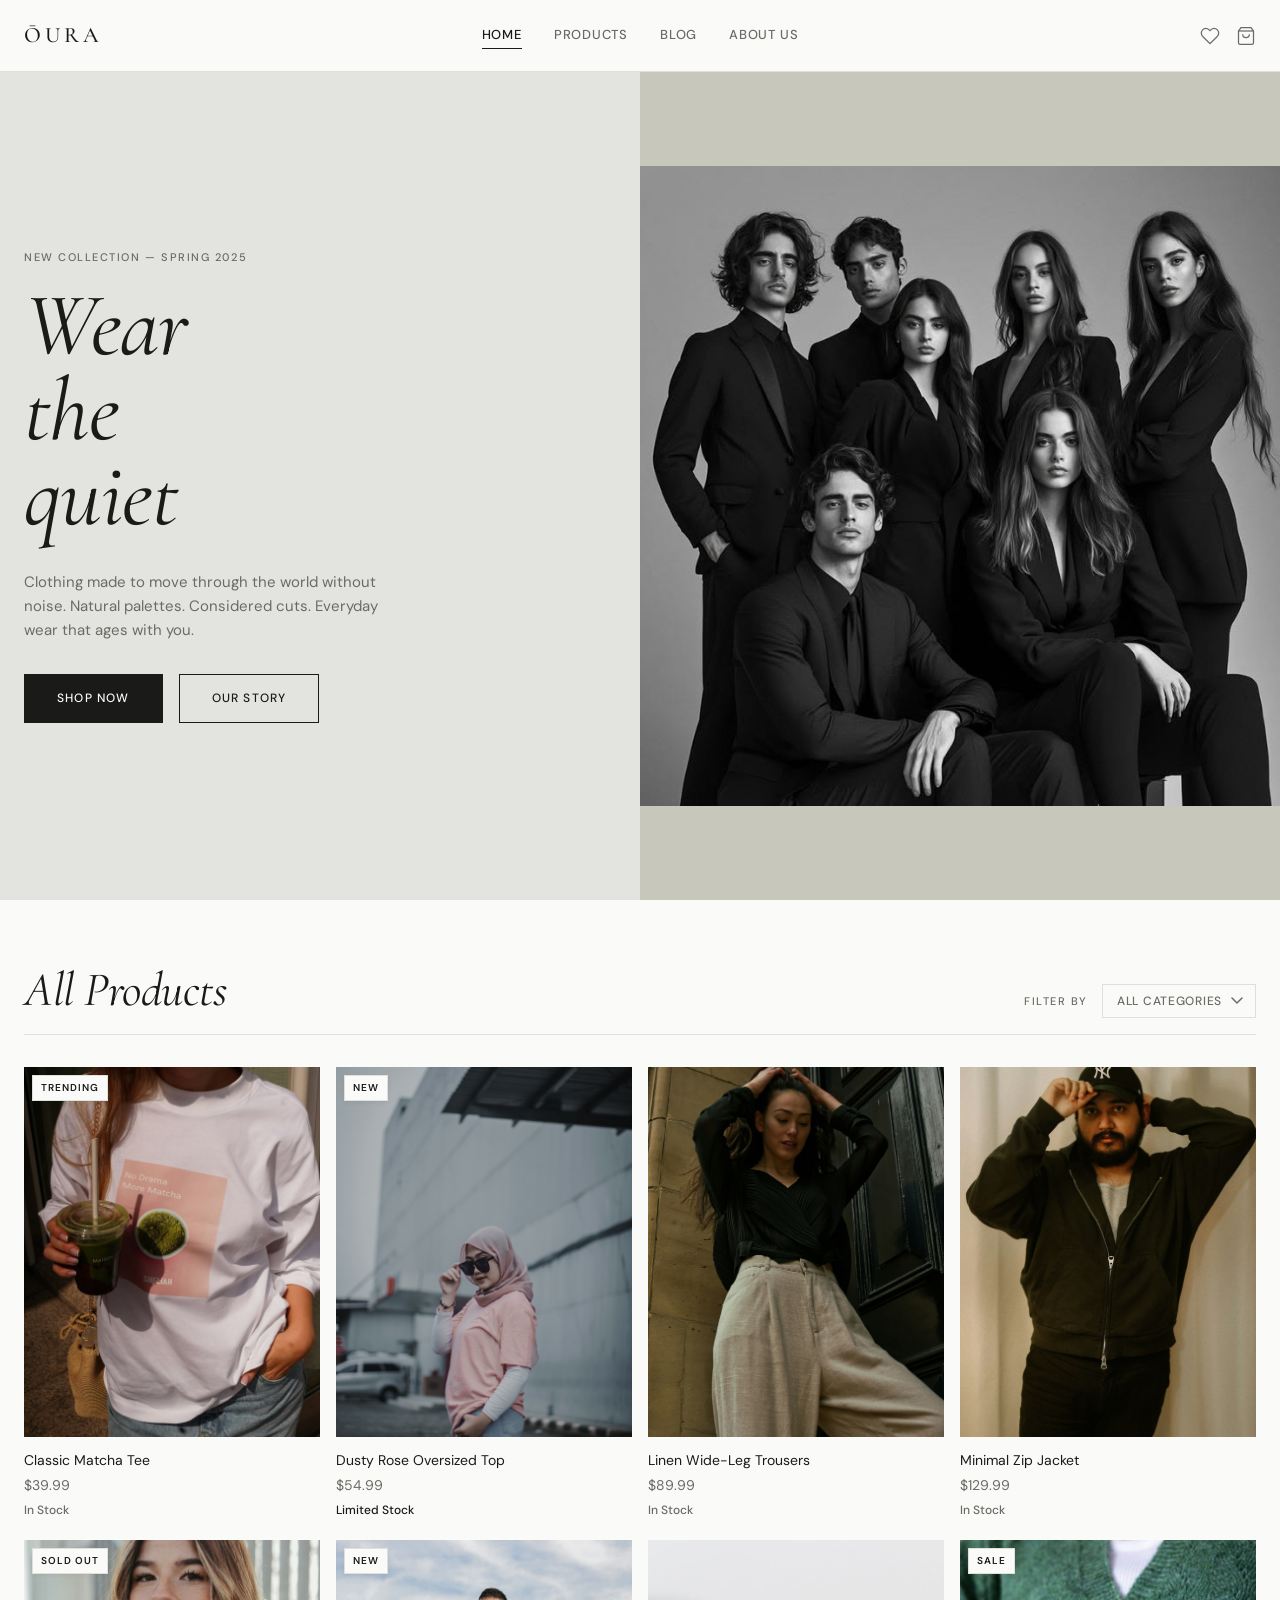
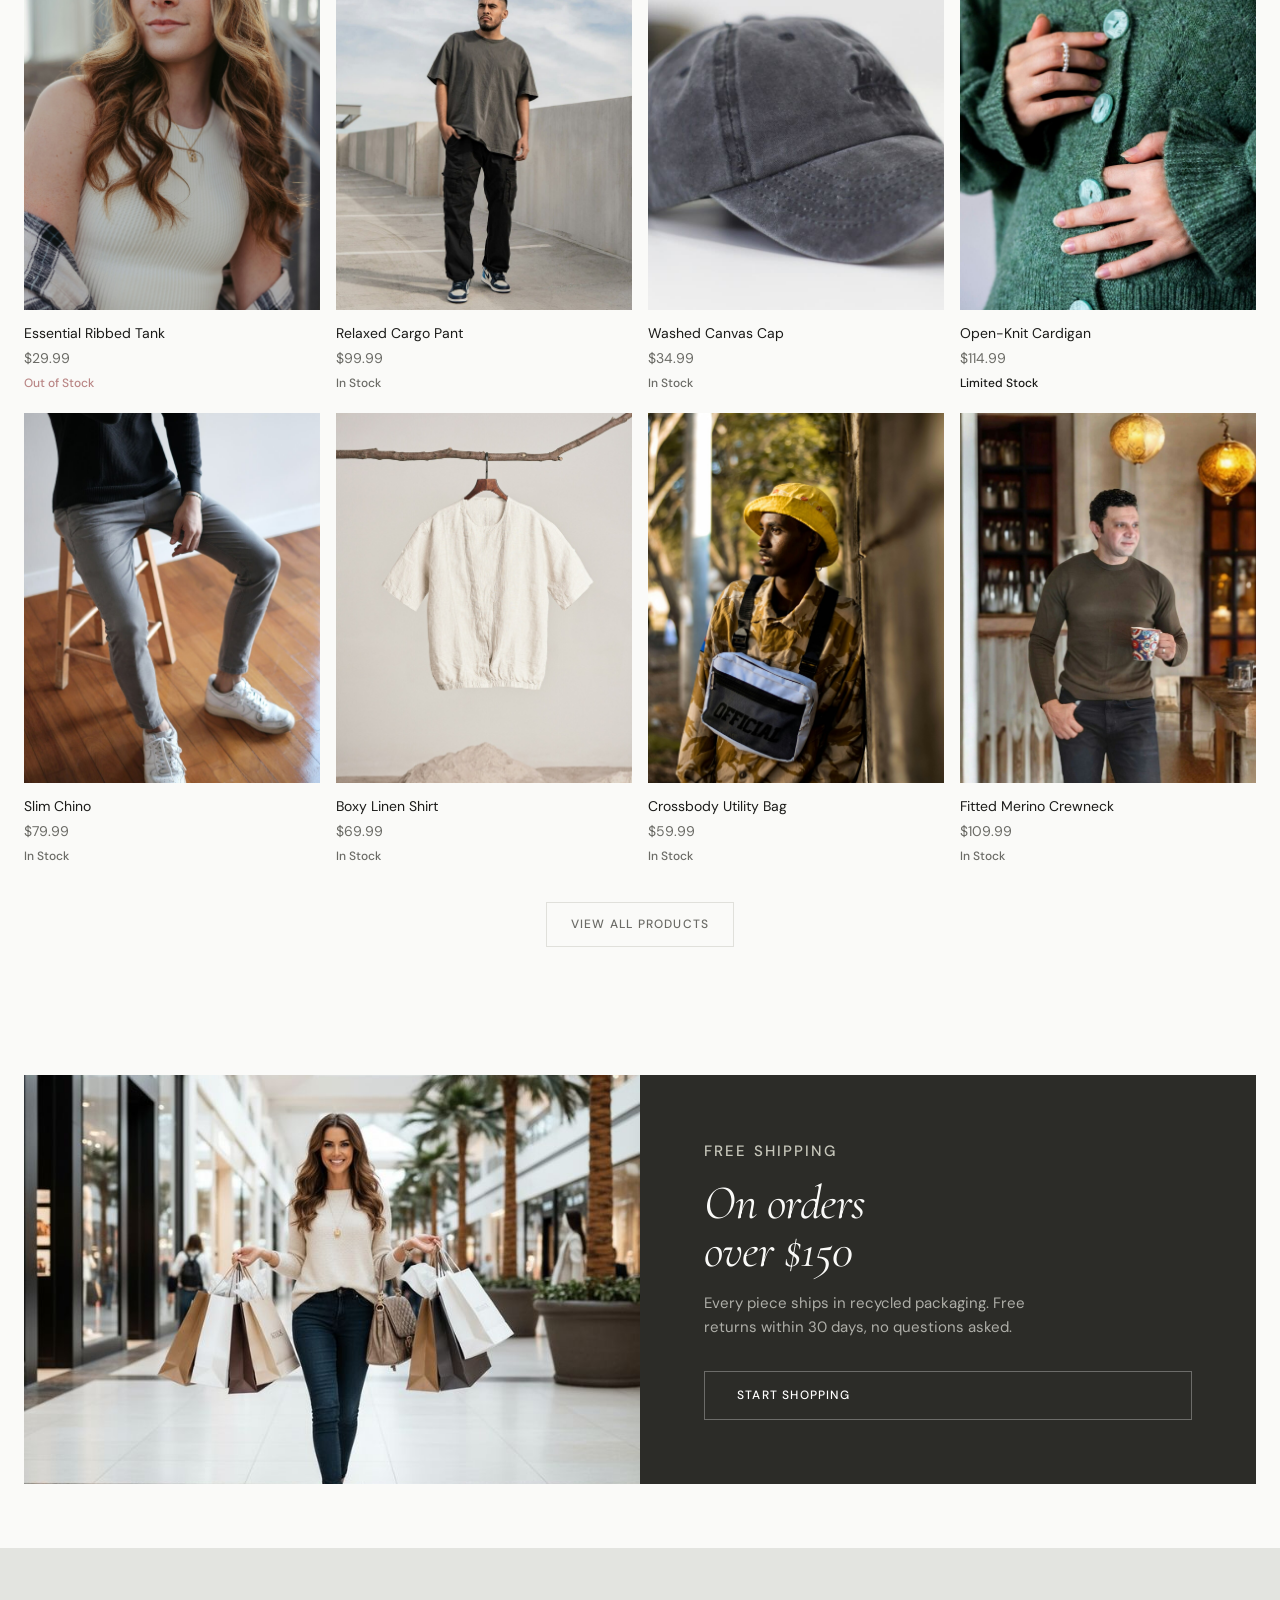
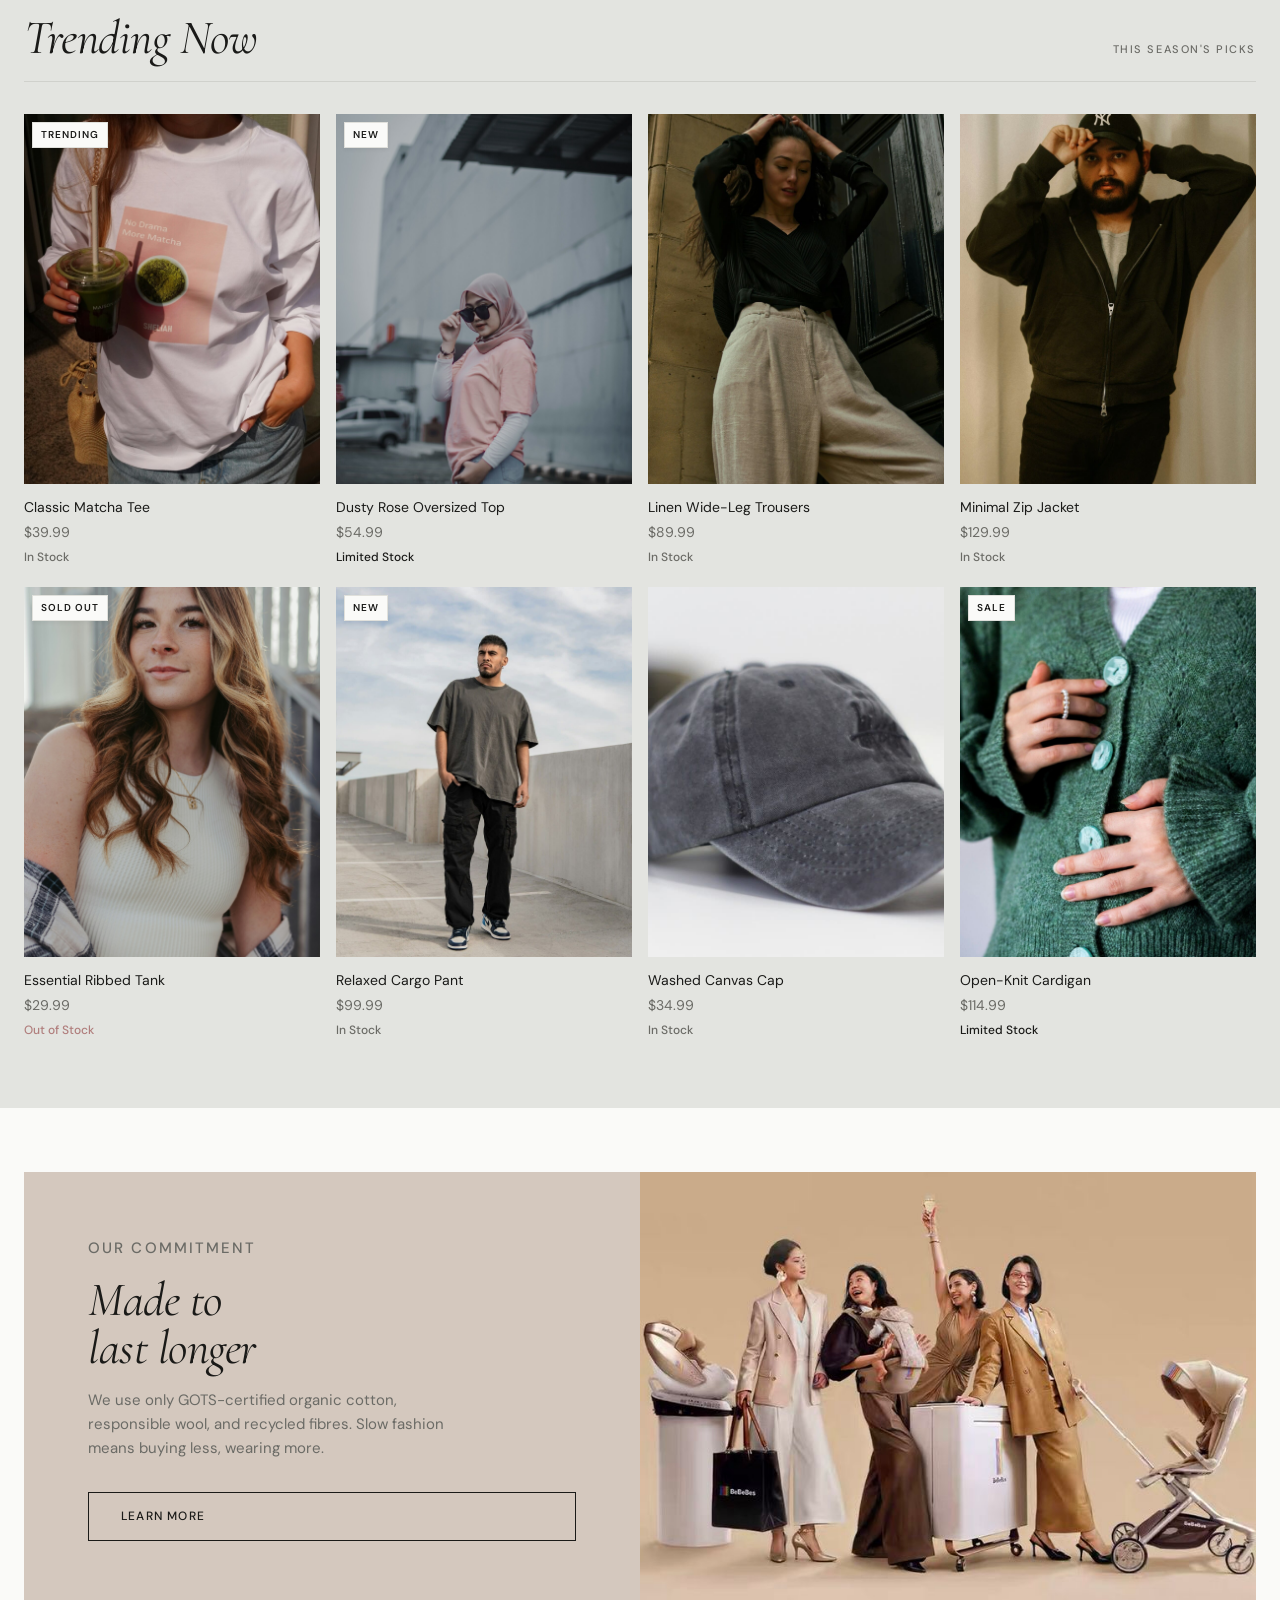
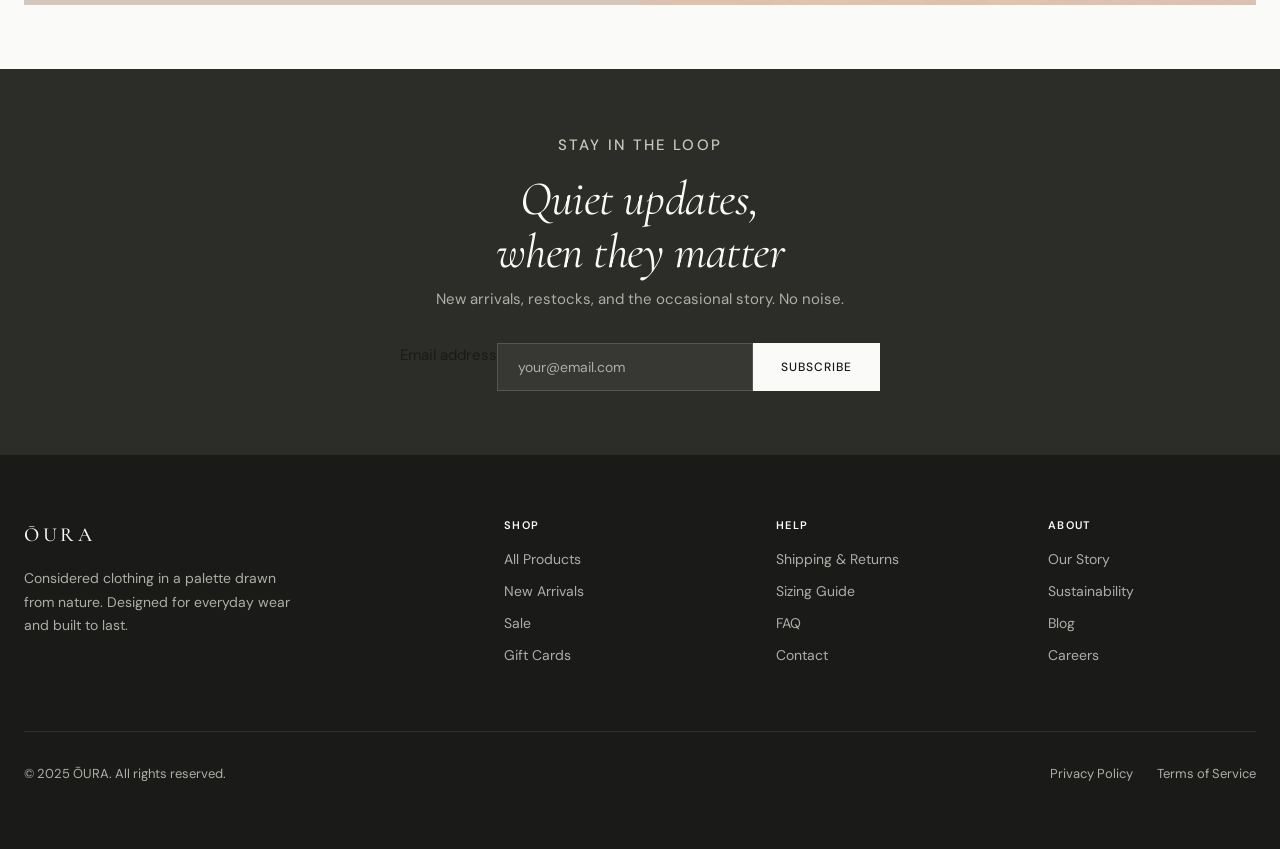
==== commit 6aa60470: "Add files via upload" ====
--- a/index.html
+++ b/index.html
@@ -283,7 +283,6 @@
   </footer>
 
   <!-- Screen-reader utility class (inline, no extra file needed) -->
-  <style>.sr-only{position:absolute;width:1px;height:1px;padding:0;margin:-1px;overflow:hidden;clip:rect(0,0,0,0);border:0}</style>
 
   <!-- Application script -->
   <script type="module" src="js/main.js"></script>
